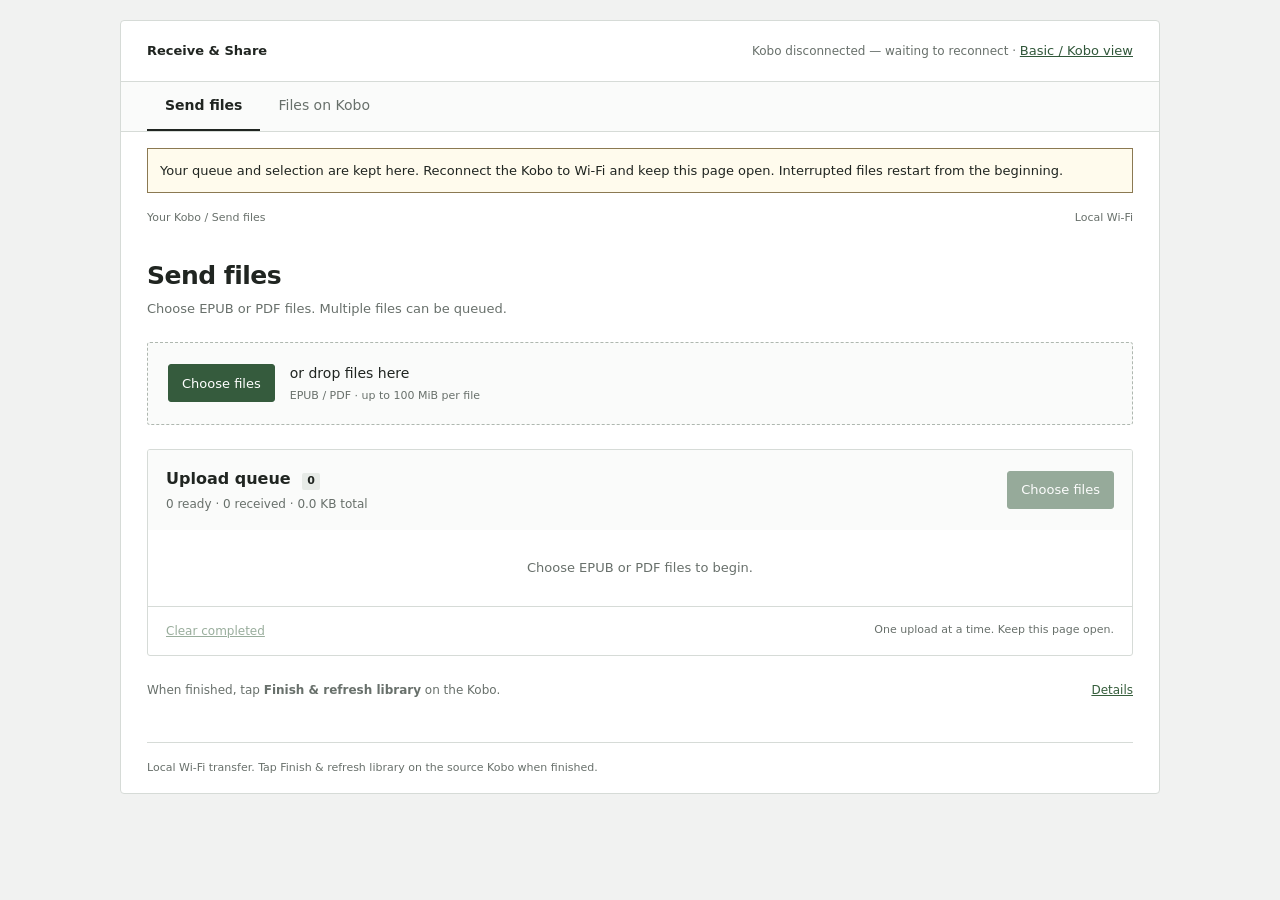
==== receiver/web/index.html @ 037daa6f "Initial commit: Receive & Share for Kobo Go receiver, embedded phone web app, NickelMenu package, pr" ====
<!doctype html>
<html lang="en"><head><meta charset="utf-8"><meta name="viewport" content="width=device-width,initial-scale=1"><title>Receive & Share</title><link rel="stylesheet" href="styles.css"><script defer src="app.js"></script></head><body>
<svg class="symbols" xmlns="http://www.w3.org/2000/svg" aria-hidden="true"><defs>
<symbol id="book" viewBox="0 0 24 24"><path d="M4 19.5A2.5 2.5 0 0 1 6.5 17H20M6.5 3H20v19H6.5A2.5 2.5 0 0 1 4 19.5v-14A2.5 2.5 0 0 1 6.5 3Z"/><path d="M8 7h7M8 10h5"/></symbol>
<symbol id="upload" viewBox="0 0 24 24"><path d="M12 16V3m-5 5 5-5 5 5M4 15v5h16v-5"/></symbol>
<symbol id="download" viewBox="0 0 24 24"><path d="M12 3v13m-5-5 5 5 5-5M4 16v5h16v-5"/></symbol>
<symbol id="folder" viewBox="0 0 24 24"><path d="M3 7V4h6l3 3h9v13H3V7Z"/></symbol>
<symbol id="check" viewBox="0 0 24 24"><path d="m5 12 4 4L19 6"/></symbol>
<symbol id="close" viewBox="0 0 24 24"><path d="m6 6 12 12M6 18 18 6"/></symbol>
<symbol id="search" viewBox="0 0 24 24"><circle cx="10.5" cy="10.5" r="6.5"/><path d="m16 16 5 5"/></symbol>
<symbol id="arrow" viewBox="0 0 24 24"><path d="M4 12h16m-6-6 6 6-6 6"/></symbol>
<symbol id="wifi" viewBox="0 0 24 24"><path d="M2 8a16 16 0 0 1 20 0M5 12a11 11 0 0 1 14 0m-10 4a5 5 0 0 1 6 0"/><circle cx="12" cy="20" r=".5"/></symbol>
<symbol id="file" viewBox="0 0 24 24"><path d="M14 2H5v20h14V7l-5-5Zm0 0v6h5M8 13h8m-8 4h6"/></symbol>
<symbol id="chevron" viewBox="0 0 24 24"><path d="m9 5 7 7-7 7"/></symbol>
</defs></svg>

<div class="prototype-frame" id="frame"><div class="app-shell"><header class="tool-header"><a href="#upload" class="brand">Receive & Share</a><span><span id="session-status">Connecting…</span> · <a href="/basic">Basic / Kobo view</a> <a id="pair-again" href="/" hidden>Pair again</a></span></header><nav class="navigation" aria-label="Main navigation"><button class="nav-item active" data-view="upload">Send files <span id="queue-badge" class="nav-count" hidden>0</span></button><button class="nav-item" data-view="files">Files on Kobo</button></nav>
<main><section id="connection-banner" role="status" hidden><p id="connection-message"></p></section><noscript><p><a href="/basic">Open the basic view (no JavaScript needed)</a></p></noscript><div class="app-header"><span>Your Kobo / <b id="header-section">Send files</b></span><span>Local Wi-Fi</span></div><section id="upload-view" class="view"><div class="page-heading"><h1>Send files</h1><p>Choose EPUB or PDF files. Multiple files can be queued.</p></div><div id="dropzone" class="dropzone"><button id="choose-files" class="button primary">Choose files</button><div>or drop files here<small>EPUB / PDF · up to 100 MiB per file</small></div><input id="file-input" type="file" accept=".epub,.pdf" multiple hidden></div><section class="queue-card" aria-labelledby="queue-title"><div class="section-heading"><div><h2 id="queue-title">Upload queue <span id="queue-count" class="count">0</span></h2><p id="queue-summary">Choose files to begin</p></div><button id="send-all" class="button primary"><span>Choose files</span></button></div><div id="queue-list" class="queue-list"></div><div class="queue-footer"><button id="clear-completed" class="text-button">Clear completed</button><span id="transfer-summary">One transfer at a time.</span></div></section><div class="finish-note"><p>When finished, tap <strong>Finish & refresh library</strong> on the Kobo.</p><button class="text-button" id="finish-help">Details</button></div></section>
<section id="files-view" class="view" hidden><div class="page-heading"><h1>Files on Kobo</h1><p>Browse book folders. Download a file or select several for one ZIP.</p></div><div class="library-toolbar"><button id="refresh-files">Refresh</button><label class="search-field"><svg><use href="#search"/></svg><input id="file-search" type="search" placeholder="Search filenames or paths" aria-label="Search book files"></label><select id="sort-files" aria-label="Sort files"><option value="name">Name, A–Z</option><option value="newest">Newest first</option><option value="size">Largest first</option></select></div><div class="browse-heading"><div id="breadcrumbs" class="breadcrumbs"></div><span id="library-count"></span></div><div id="folders" class="folder-grid"></div><div class="file-table"><div class="file-table-head"><label><input id="select-all" type="checkbox" aria-label="Select all visible books"><span>Filename / path</span></label><span>Size</span><span>Added</span><span></span></div><div id="library-list"></div></div>
<section id="selection-bar" class="selection-panel" hidden aria-label="Selected files"><div class="selection-summary"><div><strong id="selection-count">0 files selected</strong><span id="selection-size"></span></div><button id="clear-selection" class="text-button">Clear selection</button><button id="download-selected" class="button primary">Download ZIP</button></div><div id="selected-files" class="selected-files"></div></section><p id="selection-limit" role="status" class="bad"></p><p class="library-note">System and settings folders are hidden.</p></section><footer class="app-footer">Local Wi-Fi transfer. Tap Finish &amp; refresh library on the source Kobo when finished.</footer></main></div></div><div id="toast" class="toast" role="status" aria-live="polite" hidden></div><dialog id="modal"><div id="modal-content"></div><button id="close-modal" class="modal-close icon-button" aria-label="Close dialog"><svg><use href="#close"/></svg></button></dialog></body></html>
---- receiver/web/styles.css ----
:root{--ink:#202521;--muted:#68706b;--line:#d6dbd7;--light:#f4f6f4;--accent:#355b3d;--error:#a73232}
*{box-sizing:border-box}body{margin:0;background:#f1f2f1;color:var(--ink);font:14px/1.5 system-ui,-apple-system,"Segoe UI",sans-serif}button,input,select{font:inherit}button{cursor:pointer;border:1px solid var(--line);border-radius:3px;background:#fff;color:var(--ink);padding:8px 12px}button:disabled{cursor:default;opacity:.5}button:hover:not(:disabled){background:#edf0ed}button:focus-visible,a:focus-visible,input:focus-visible,select:focus-visible{outline:2px solid #3c6a46;outline-offset:3px}a{color:#31573a}svg{width:18px;height:18px;fill:none;stroke:currentColor;stroke-width:1.6;stroke-linecap:round;stroke-linejoin:round;flex-shrink:0}.symbols{position:absolute;width:0;height:0;overflow:hidden}[hidden]{display:none!important}.preview-bar{max-width:1040px;margin:15px auto;padding:0 12px;display:flex;align-items:center;justify-content:space-between;gap:12px;color:var(--muted);font-size:12px}.preview-controls{display:flex;gap:7px;align-items:center;flex-wrap:wrap}.preview-controls button{font-size:12px;padding:4px 9px}.preview-controls .selected{background:#e1e7e1;border-color:#a4b0a4}.preview-controls a{font-size:12px;margin-left:6px}.prototype-frame{max-width:1040px;margin:0 auto 24px;border:1px solid var(--line);border-radius:4px;overflow:hidden;background:#fff;container-type:inline-size}.prototype-frame.phone{max-width:420px}.tool-header{display:flex;align-items:center;justify-content:space-between;gap:12px;padding:20px 26px;border-bottom:1px solid var(--line)}.brand{font-size:20px;font-weight:650;color:var(--ink);text-decoration:none}.tool-header>span{font-size:12px;color:var(--muted)}.navigation{display:flex;padding:0 26px;border-bottom:1px solid var(--line);background:#fafbfa}.nav-item{padding:13px 18px;border:0;border-radius:0;background:none;color:var(--muted);border-bottom:2px solid transparent;font-size:14px}.nav-item.active{border-bottom-color:var(--ink);font-weight:600;color:var(--ink)}.nav-count,.count{display:inline-block;font-size:11px;background:#e7ebe7;border-radius:2px;padding:0 5px;margin-left:6px}main{padding:0 26px}.app-header{display:flex;justify-content:space-between;color:var(--muted);font-size:11px;padding:17px 0}.app-header b{font-weight:400}.view{padding-top:8px}.page-heading{margin:8px 0 23px}h1{font-size:25px;font-weight:600;letter-spacing:-.5px;line-height:1.3;margin:0 0 7px}h2{font-size:16px;font-weight:600;margin:0}p{margin:0}.page-heading p{color:var(--muted);font-size:13px}.dropzone{display:flex;align-items:center;gap:15px;padding:20px;border:1px dashed #aeb7af;background:#fafbfa;border-radius:3px}.dropzone.dragging{background:#edf3ed;border-color:#355b3d}.dropzone small{display:block;color:var(--muted);font-size:11px;margin-top:4px}.button{display:inline-flex;align-items:center;justify-content:center;gap:7px;min-height:38px;padding:8px 13px;font-size:13px;white-space:nowrap}.primary{background:var(--accent);border-color:var(--accent);color:#fff}.primary:hover:not(:disabled){background:#294b31}.secondary{background:var(--light)}.button svg{width:15px;height:15px}.queue-card{margin-top:24px;border:1px solid var(--line);border-radius:3px;overflow:hidden}.section-heading{display:flex;justify-content:space-between;align-items:center;gap:12px;padding:17px 18px;background:#fafbfa}.section-heading p{font-size:12px;color:var(--muted);margin-top:4px}.queue-list{padding:0 18px}.queue-row{display:flex;align-items:center;gap:13px;padding:15px 0;min-height:78px;border-top:1px solid #e5e8e5}.file-tile{width:35px;height:42px;border:1px solid #c6d2c7;border-radius:2px;background:#f0f4ef;color:#4c674b;display:flex;flex-direction:column;align-items:center;justify-content:center;gap:3px;font-size:8px;font-weight:600;flex-shrink:0}.file-tile svg{width:15px;height:15px}.file-tile.pdf{background:#f8f2eb;border-color:#dfd0bc;color:#88613c}.file-main{flex:1;min-width:0}.file-name{font-size:13px;font-weight:500;overflow:hidden;text-overflow:ellipsis;white-space:nowrap}.file-sub{font-size:11px;color:var(--muted);display:flex;gap:7px;margin-top:4px}.good{color:#446b46}.bad{color:var(--error)}.sending{color:#355b3d}.progress-track{height:5px;border-radius:2px;background:#e8ece8;margin-top:8px;overflow:hidden}.progress-fill{height:100%;background:#567a59;transition:width .15s linear}.failed .progress-fill{background:#b9786d}.file-status{min-width:50px;text-align:right;font-size:12px;color:var(--muted)}.file-status.complete{color:#446b46}.row-actions{display:flex;gap:6px;align-items:center}.icon-button{border:0;background:none;display:grid;place-items:center;padding:7px;width:32px;height:32px;color:var(--muted)}.icon-button svg{width:17px;height:17px}.retry-button{padding:5px 8px;font-size:11px}.text-button{border:0;background:none;padding:5px 0;color:#365e3c;font-size:12px;text-decoration:underline;white-space:nowrap}.queue-footer{display:flex;justify-content:space-between;align-items:center;gap:10px;padding:10px 18px;border-top:1px solid var(--line);font-size:11px;color:var(--muted)}.empty-queue{text-align:center;padding:28px 15px;color:var(--muted);font-size:13px}.finish-note{display:flex;gap:12px;align-items:center;justify-content:space-between;padding:20px 0;font-size:12px;color:var(--muted)}.app-footer{border-top:1px solid var(--line);font-size:11px;color:var(--muted);padding:17px 0;margin-top:18px}.library-toolbar{display:flex;gap:10px;margin-bottom:18px}.search-field{display:flex;gap:8px;align-items:center;padding:8px 11px;border:1px solid #bdc6be;border-radius:3px;flex:1;min-width:0}.search-field input{border:0;outline:none;width:100%;min-width:0;font-size:13px}.search-field svg{color:var(--muted);width:16px;height:16px}.library-toolbar select{font-size:12px;border:1px solid #bdc6be;border-radius:3px;background:#fff;padding:6px 9px}.browse-heading{display:flex;justify-content:space-between;align-items:center;font-size:12px;color:var(--muted);margin-bottom:12px}.breadcrumbs{display:flex;gap:7px;align-items:center}.breadcrumbs button{border:0;background:none;padding:4px 0;font-size:13px;text-decoration:underline}.breadcrumbs svg{height:12px;width:12px}.folder-grid{display:flex;flex-wrap:wrap;gap:8px;margin-bottom:18px}.folder-card{display:flex;align-items:center;gap:8px;padding:9px 11px;text-align:left;background:#fafbfa}.folder-card svg{height:19px;width:19px;color:#75816d}.folder-card strong{font-size:12px;font-weight:500}.folder-card small{font-size:10px;color:var(--muted);margin-left:7px}.file-table{border:1px solid var(--line);border-radius:3px;overflow:hidden}.file-table-head,.library-row{display:grid;grid-template-columns:minmax(0,1fr) 80px 85px 36px;gap:13px;align-items:center}.file-table-head{background:var(--light);padding:10px 14px;font-size:11px;color:var(--muted)}.file-table-head label{display:flex;gap:12px;align-items:center}input[type=checkbox]{width:17px;height:17px;margin:0;accent-color:var(--accent);flex-shrink:0;cursor:pointer}.library-row{padding:12px 14px;border-top:1px solid #e5e8e5;font-size:12px;color:var(--muted)}.library-row.selected{background:#f0f5ef}.library-name{display:flex;align-items:center;gap:12px;min-width:0}.library-name .file-tile{width:29px;height:35px;font-size:6px}.library-name .file-tile svg{height:13px;width:13px}.file-link{border:0;background:none;padding:0;min-width:0;text-align:left}.file-link strong{font-size:13px;font-weight:500;color:var(--ink);display:block;white-space:nowrap;overflow:hidden;text-overflow:ellipsis}.file-link small{display:block;font-size:11px;color:var(--muted);margin-top:3px}.selection-panel{border:1px solid #aebcae;border-radius:3px;margin-top:20px;overflow:hidden}.selection-summary{display:flex;align-items:center;gap:16px;background:#edf2ec;padding:14px 16px}.selection-summary>div{margin-right:auto}.selection-summary strong{display:block;font-size:14px}.selection-summary span{font-size:12px;color:var(--muted);display:block;margin-top:2px}.selected-file{display:flex;align-items:center;gap:12px;padding:11px 16px;border-top:1px solid #dce3da;min-width:0}.selected-file-info{flex:1;min-width:0}.selected-file-info strong{font-size:13px;font-weight:500;display:block;overflow-wrap:anywhere}.selected-path{font:11px/1.5 ui-monospace,Consolas,monospace;color:var(--muted);overflow-wrap:anywhere;margin-top:3px}.selected-meta{font-size:11px;color:var(--muted);white-space:nowrap;display:flex;gap:12px}.filetype{font-size:10px;border:1px solid #c8d0c7;border-radius:2px;padding:1px 4px;color:#4d5b4d;background:#f6f8f5}.library-note{font-size:11px;color:var(--muted);margin-top:14px}.toast{position:fixed;bottom:20px;left:50%;transform:translateX(-50%);max-width:calc(100% - 30px);width:max-content;background:#2f4333;color:white;padding:11px 16px;border-radius:3px;font-size:13px;z-index:100}dialog{border:1px solid #b8c2b8;border-radius:4px;padding:25px;max-width:580px;width:calc(100% - 28px);max-height:85vh;overflow:auto;color:var(--ink);background:#fff}dialog::backdrop{background:#0005}dialog h2{font-size:21px;margin:6px 35px 12px 0;font-weight:600}dialog p{font-size:13px;color:var(--muted);line-height:1.7}.modal-icon{display:none}.modal-close{position:absolute;right:10px;top:10px}.modal-actions{display:flex;justify-content:flex-end;gap:9px;margin-top:20px}.detail-info{padding-top:12px;border-top:1px solid var(--line);margin-top:20px}.detail-info>div{display:flex;justify-content:space-between;gap:20px;font-size:13px;margin:8px 0}.detail-info strong{font-weight:500}.demo-note{padding:10px;background:var(--light);font-size:11px!important;margin-top:16px!important;border:1px solid var(--line);border-radius:3px}.zip-summary{display:flex;justify-content:space-between;gap:15px;background:#edf2ec;padding:12px;margin:17px 0 0;font-size:13px}.zip-file-list{border:1px solid var(--line);border-top:0}.zip-file-list .selected-file{padding:11px 12px}.zip-progress{height:6px;background:#e6ebe6;margin:20px 0 10px}.zip-progress span{display:block;height:100%;background:#567a59}
@container(max-width:650px){.tool-header{display:block;padding:18px}.tool-header>span{display:block;margin-top:5px}.navigation{padding:0 7px}.nav-item{flex:1;font-size:14px;padding:12px 10px}main{padding:0 16px}.app-header{font-size:10px}h1{font-size:23px}.page-heading p{font-size:12px}.dropzone{display:block;padding:16px}.dropzone .button{width:100%;min-height:44px}.dropzone>div{margin-top:12px}.section-heading{padding:14px 12px}.section-heading h2{font-size:14px}.section-heading p{font-size:11px}.section-heading .button{font-size:11px;padding:8px 10px}.queue-list{padding:0 12px}.queue-row{gap:10px}.file-name{font-size:12px}.file-sub{font-size:10px;gap:5px;flex-wrap:wrap}.file-status{font-size:10px;min-width:32px}.row-actions{gap:0}.file-tile{width:28px;height:36px;font-size:6px}.queue-footer{padding:10px 12px;font-size:10px}.queue-footer .text-button{font-size:11px}.library-toolbar{flex-wrap:wrap}.library-toolbar select{font-size:11px;max-width:125px}.search-field{padding:8px}.search-field input{font-size:12px}.file-table-head,.library-row{grid-template-columns:minmax(0,1fr) 49px 28px;gap:8px}.file-table-head>span:nth-last-child(2),.added-column{display:none}.library-name{gap:9px}.library-name .file-tile{display:none}.file-link strong{font-size:12px}.file-link small{font-size:10px}.library-row{padding:12px 10px;font-size:11px}.file-table-head{padding:10px}.selection-summary{flex-wrap:wrap;gap:9px;padding:12px}.selection-summary>div{width:100%}.selection-summary .button{margin-left:auto}.selected-file{flex-wrap:wrap;padding:12px;gap:7px}.selected-file-info{flex-basis:calc(100% - 35px)}.selected-meta{order:3;width:100%;font-size:11px}.selected-file .icon-button{margin-left:auto}.selected-path{font-size:10px}.finish-note{align-items:flex-start;font-size:11px}.app-footer{font-size:10px}.folder-card small{margin-left:5px}.folder-card{padding:8px}.folder-card strong{font-size:11px}.library-note{font-size:10px}}
@media(max-width:650px){body{background:#fff}.preview-bar{font-size:10px;display:block;margin:10px 0;padding:0 12px}.preview-controls{margin-top:9px;gap:5px}.preview-controls button,.preview-controls a{font-size:11px}.prototype-frame{border-radius:0;border-left:0;border-right:0;margin-bottom:0}.prototype-frame.phone{margin:auto}}@media(prefers-reduced-motion:reduce){*{transition:none!important}}

.prototype-frame{margin-top:20px}.tool-header a{font-size:13px}.file-link small{overflow-wrap:anywhere;word-break:break-word}.selected-file-info{min-width:0}.modal-actions a{text-decoration:none}.queue-row .row-actions button{font-size:12px}

#connection-banner{padding:12px;border:1px solid #8b7952;background:#fffbed;margin-top:16px;font-size:13px}.waiting .file-sub{color:#755c27}
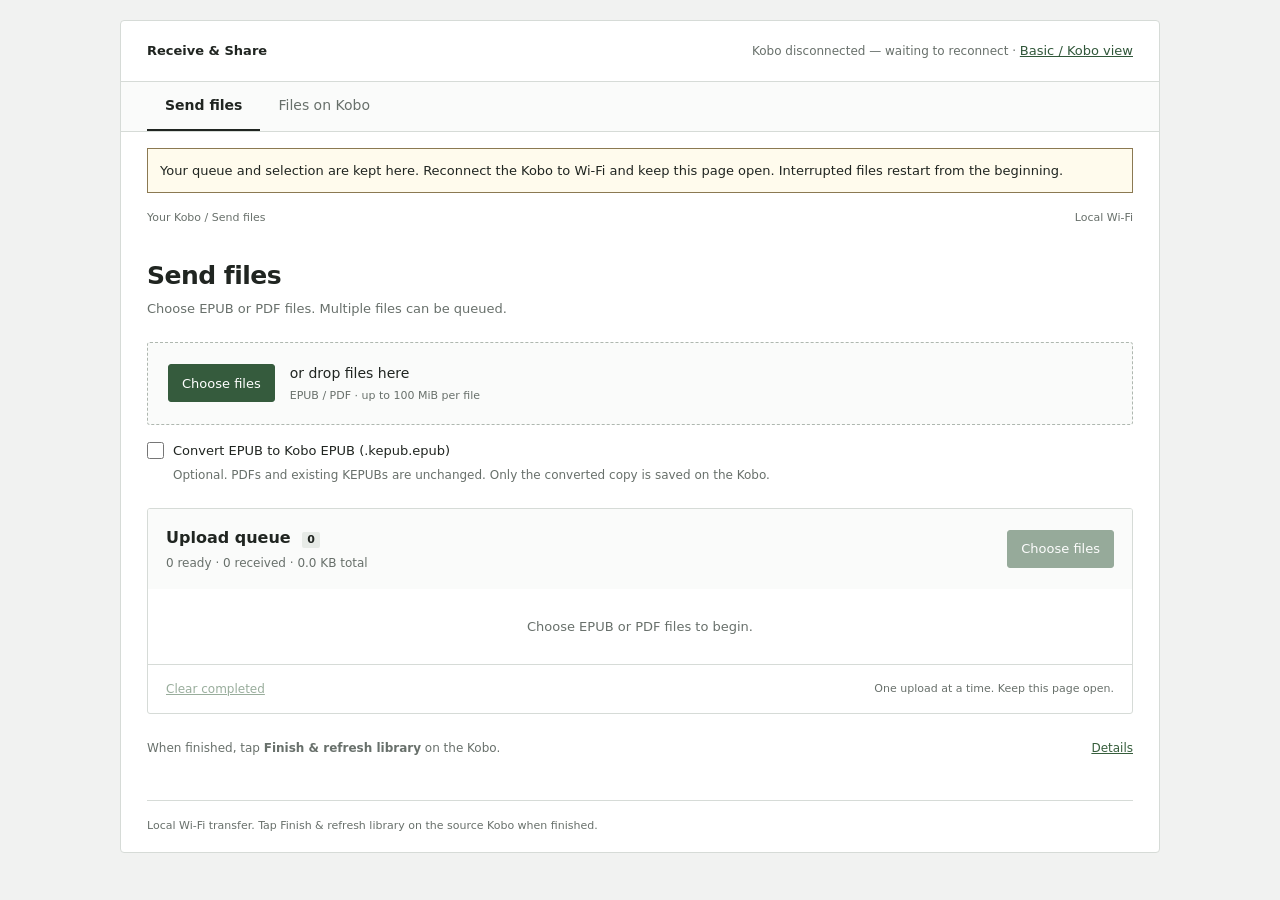
==== commit 62c579ef: "Add KEPUB conversion, controlled deletion and v0.2 release notes" ====
--- a/receiver/web/index.html
+++ b/receiver/web/index.html
@@ -15,6 +15,6 @@
 </defs></svg>
 
 <div class="prototype-frame" id="frame"><div class="app-shell"><header class="tool-header"><a href="#upload" class="brand">Receive & Share</a><span><span id="session-status">Connecting…</span> · <a href="/basic">Basic / Kobo view</a> <a id="pair-again" href="/" hidden>Pair again</a></span></header><nav class="navigation" aria-label="Main navigation"><button class="nav-item active" data-view="upload">Send files <span id="queue-badge" class="nav-count" hidden>0</span></button><button class="nav-item" data-view="files">Files on Kobo</button></nav>
-<main><section id="connection-banner" role="status" hidden><p id="connection-message"></p></section><noscript><p><a href="/basic">Open the basic view (no JavaScript needed)</a></p></noscript><div class="app-header"><span>Your Kobo / <b id="header-section">Send files</b></span><span>Local Wi-Fi</span></div><section id="upload-view" class="view"><div class="page-heading"><h1>Send files</h1><p>Choose EPUB or PDF files. Multiple files can be queued.</p></div><div id="dropzone" class="dropzone"><button id="choose-files" class="button primary">Choose files</button><div>or drop files here<small>EPUB / PDF · up to 100 MiB per file</small></div><input id="file-input" type="file" accept=".epub,.pdf" multiple hidden></div><section class="queue-card" aria-labelledby="queue-title"><div class="section-heading"><div><h2 id="queue-title">Upload queue <span id="queue-count" class="count">0</span></h2><p id="queue-summary">Choose files to begin</p></div><button id="send-all" class="button primary"><span>Choose files</span></button></div><div id="queue-list" class="queue-list"></div><div class="queue-footer"><button id="clear-completed" class="text-button">Clear completed</button><span id="transfer-summary">One transfer at a time.</span></div></section><div class="finish-note"><p>When finished, tap <strong>Finish & refresh library</strong> on the Kobo.</p><button class="text-button" id="finish-help">Details</button></div></section>
+<main><section id="connection-banner" role="status" hidden><p id="connection-message"></p></section><noscript><p><a href="/basic">Open the basic view (no JavaScript needed)</a></p></noscript><div class="app-header"><span>Your Kobo / <b id="header-section">Send files</b></span><span>Local Wi-Fi</span></div><section id="upload-view" class="view"><div class="page-heading"><h1>Send files</h1><p>Choose EPUB or PDF files. Multiple files can be queued.</p></div><div id="dropzone" class="dropzone"><button id="choose-files" class="button primary">Choose files</button><div>or drop files here<small>EPUB / PDF · up to 100 MiB per file</small></div><input id="file-input" type="file" accept=".epub,.pdf" multiple hidden></div><div class="conversion-option"><label><input id="convert-epub" type="checkbox"> Convert EPUB to Kobo EPUB (.kepub.epub)</label><p>Optional. PDFs and existing KEPUBs are unchanged. Only the converted copy is saved on the Kobo.</p></div><section class="queue-card" aria-labelledby="queue-title"><div class="section-heading"><div><h2 id="queue-title">Upload queue <span id="queue-count" class="count">0</span></h2><p id="queue-summary">Choose files to begin</p></div><button id="send-all" class="button primary"><span>Choose files</span></button></div><div id="queue-list" class="queue-list"></div><div class="queue-footer"><button id="clear-completed" class="text-button">Clear completed</button><span id="transfer-summary">One transfer at a time.</span></div></section><div class="finish-note"><p>When finished, tap <strong>Finish & refresh library</strong> on the Kobo.</p><button class="text-button" id="finish-help">Details</button></div></section>
 <section id="files-view" class="view" hidden><div class="page-heading"><h1>Files on Kobo</h1><p>Browse book folders. Download a file or select several for one ZIP.</p></div><div class="library-toolbar"><button id="refresh-files">Refresh</button><label class="search-field"><svg><use href="#search"/></svg><input id="file-search" type="search" placeholder="Search filenames or paths" aria-label="Search book files"></label><select id="sort-files" aria-label="Sort files"><option value="name">Name, A–Z</option><option value="newest">Newest first</option><option value="size">Largest first</option></select></div><div class="browse-heading"><div id="breadcrumbs" class="breadcrumbs"></div><span id="library-count"></span></div><div id="folders" class="folder-grid"></div><div class="file-table"><div class="file-table-head"><label><input id="select-all" type="checkbox" aria-label="Select all visible books"><span>Filename / path</span></label><span>Size</span><span>Added</span><span></span></div><div id="library-list"></div></div>
-<section id="selection-bar" class="selection-panel" hidden aria-label="Selected files"><div class="selection-summary"><div><strong id="selection-count">0 files selected</strong><span id="selection-size"></span></div><button id="clear-selection" class="text-button">Clear selection</button><button id="download-selected" class="button primary">Download ZIP</button></div><div id="selected-files" class="selected-files"></div></section><p id="selection-limit" role="status" class="bad"></p><p class="library-note">System and settings folders are hidden.</p></section><footer class="app-footer">Local Wi-Fi transfer. Tap Finish &amp; refresh library on the source Kobo when finished.</footer></main></div></div><div id="toast" class="toast" role="status" aria-live="polite" hidden></div><dialog id="modal"><div id="modal-content"></div><button id="close-modal" class="modal-close icon-button" aria-label="Close dialog"><svg><use href="#close"/></svg></button></dialog></body></html>+<section id="selection-bar" class="selection-panel" hidden aria-label="Selected files"><div class="selection-summary"><div><strong id="selection-count">0 files selected</strong><span id="selection-size"></span></div><button id="clear-selection" class="text-button">Clear selection</button><button id="download-selected" class="button primary">Download ZIP</button><button id="delete-selected" class="button danger" hidden>Delete selected</button></div><div id="selected-files" class="selected-files"></div></section><p id="selection-limit" role="status" class="bad"></p><p class="library-note">System and settings folders are hidden.</p></section><footer class="app-footer">Local Wi-Fi transfer. Tap Finish &amp; refresh library on the source Kobo when finished.</footer></main></div></div><div id="toast" class="toast" role="status" aria-live="polite" hidden></div><dialog id="modal"><div id="modal-content"></div><button id="close-modal" class="modal-close icon-button" aria-label="Close dialog"><svg><use href="#close"/></svg></button></dialog></body></html>
--- a/receiver/web/styles.css
+++ b/receiver/web/styles.css
@@ -5,4 +5,7 @@
 
 .prototype-frame{margin-top:20px}.tool-header a{font-size:13px}.file-link small{overflow-wrap:anywhere;word-break:break-word}.selected-file-info{min-width:0}.modal-actions a{text-decoration:none}.queue-row .row-actions button{font-size:12px}
 
-#connection-banner{padding:12px;border:1px solid #8b7952;background:#fffbed;margin-top:16px;font-size:13px}.waiting .file-sub{color:#755c27}+#connection-banner{padding:12px;border:1px solid #8b7952;background:#fffbed;margin-top:16px;font-size:13px}.waiting .file-sub{color:#755c27}
+.conversion-option{margin-top:16px}.conversion-option label{display:flex;align-items:center;gap:9px;font-size:13px}.conversion-option p{margin:5px 0 0 26px;color:var(--muted);font-size:12px}.row-actions{flex-wrap:wrap}
+
+.danger{border-color:#9b4035;color:#8a3025;background:#fff}.danger:hover:not(:disabled){background:#faeeeb}.delete-results{padding-left:20px}.delete-results li{margin:12px 0;overflow-wrap:anywhere}.delete-results span{display:block}
